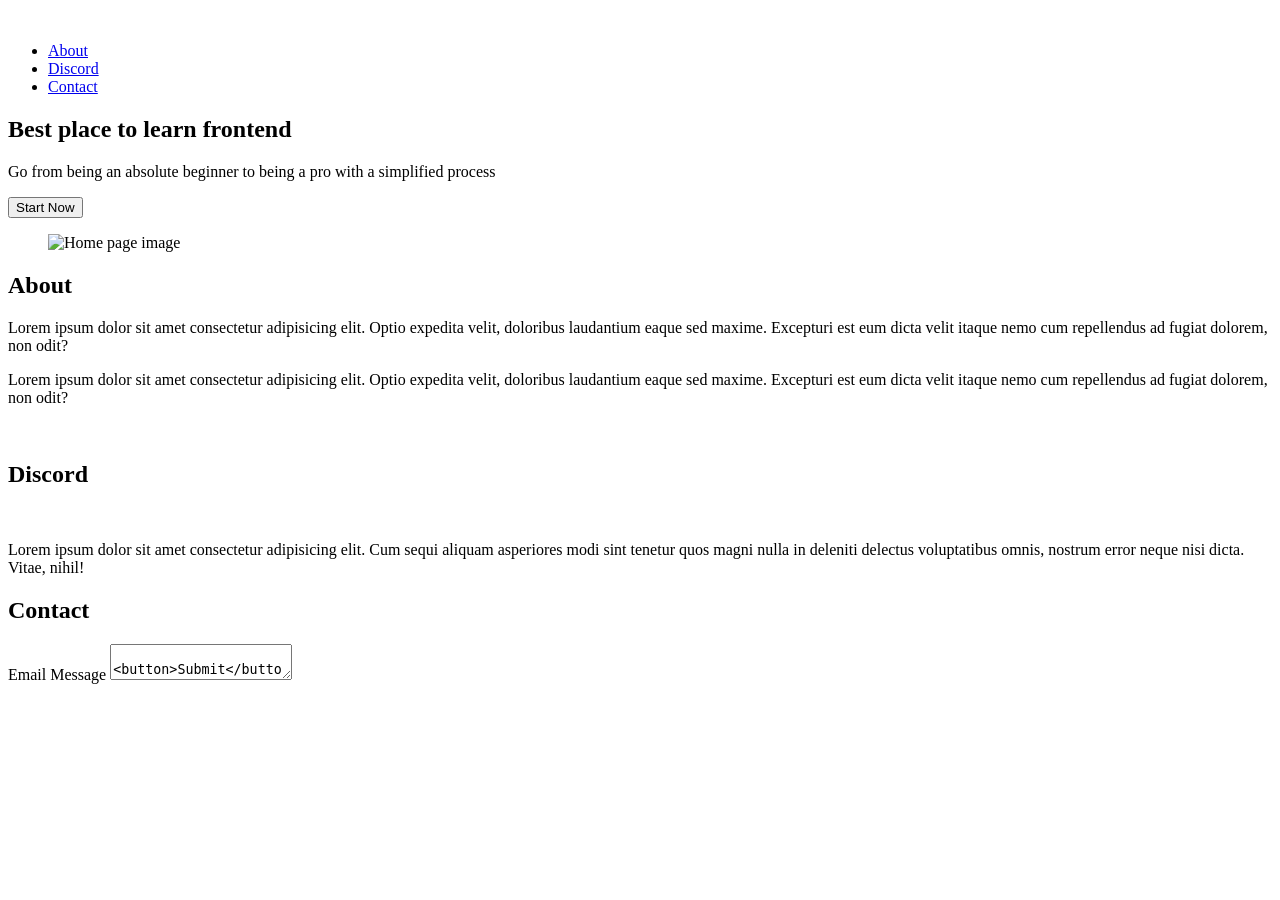
==== HTML Tutorial/index.html @ 7b65de01 "first copy2" ====
<!DOCTYPE html>
<html lang="en">
<head>
    <meta charset="UTF-8">
    <meta name="viewport" content="width=device-width, initial-scale=1.0">
    <title>Document</title>
</head>
<body>
    <section>
        <nav>
            <img src="./assets/FES.svg" alt="">
            <ul>
                <li><a href="#about">About</a></li>
                <li><a href="#discord">Discord</a></li>
                <li><a href="#contact">Contact</a></li>
            </ul>
        </nav>
        <header>
            <div>
                <h1>Best place to learn frontend</h1>
                <p>Go from being an absolute beginner to being a pro with a simplified process</p>
                <button>Start Now</button>
            </div>
            <figure>
                <img src="./assets/laptop" alt="Home page image">
            </figure>
        </header>
    </section>

    <main>
        <section id="about">
            <h2>About</h2>
            <div>
                <p>
                    Lorem ipsum dolor sit amet consectetur adipisicing elit. Optio expedita velit, doloribus laudantium eaque sed maxime. Excepturi est eum dicta velit itaque nemo cum repellendus ad fugiat dolorem, non odit?
                </p>
                <p>
                    Lorem ipsum dolor sit amet consectetur adipisicing elit. Optio expedita velit, doloribus laudantium eaque sed maxime. Excepturi est eum dicta velit itaque nemo cum repellendus ad fugiat dolorem, non odit?
                </p>
            </div>
            <figure>
                <img src="./assets/about.jpg" alt="">
            </figure>
        </section>

        <section id="discord">
            <h2>Discord</h2>
            <figure>
                <img src="./assets/discord.png" alt="">
            </figure>
            <div>
                <p>
                    Lorem ipsum dolor sit amet consectetur adipisicing elit. Cum sequi aliquam asperiores modi sint tenetur quos magni nulla in deleniti delectus voluptatibus omnis, nostrum error neque nisi dicta. Vitae, nihil!
                </p>
            </div>    
        </section>

        <section id="contact">
            <h2>Contact</h2>
            <form action="">
                <span>Email</span>
                <imput type="text" placeholder"jane@example.com">
                <span>Message</span>
                <textarea type="text" placeholder"jane@example.com">
                    <button>Submit</button>
            </form>
        </section>
    </main>

    <footer>
        <img src="./assets/FES.svg" alt="">
        <div>
            <a href="#about">About</a>
            <a href="#discord">Discord</a>
            <a href="#contact">Contact</a>
            <a href="">Courses</a>
        </div>
        <p>Copyright Frontend Simplified</p>
    </footer>
</body>
</html>
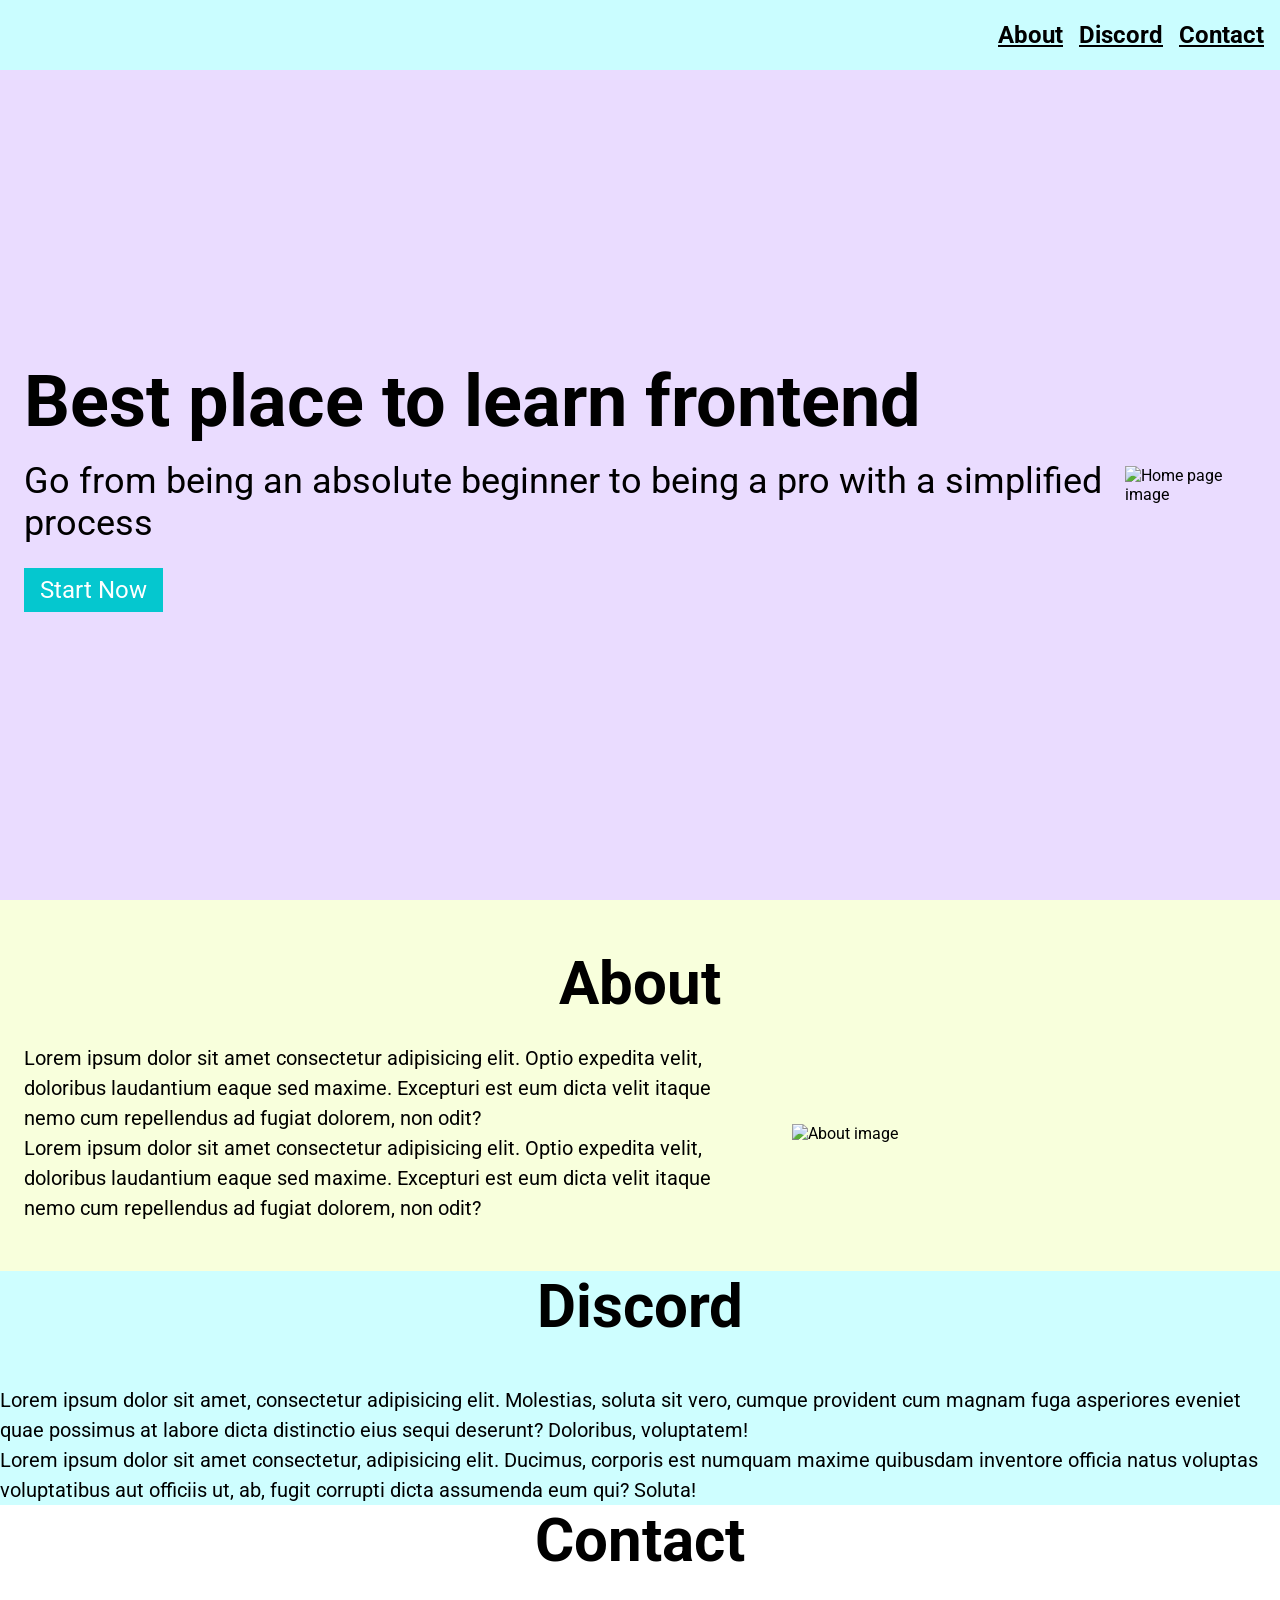
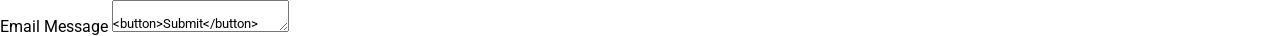
==== commit b9d84dce: "Add styling for layout and sections in index.html and create style.css" ====
--- a/HTML Tutorial/index.html
+++ b/HTML Tutorial/index.html
@@ -4,11 +4,12 @@
     <meta charset="UTF-8">
     <meta name="viewport" content="width=device-width, initial-scale=1.0">
     <title>Document</title>
+    <link rel="stylesheet" href="./style.css">
 </head>
 <body>
     <section>
         <nav>
-            <img src="./assets/FES.svg" alt="">
+            <img src="./assets/FES.svg" class="logo" alt="">
             <ul>
                 <li><a href="#about">About</a></li>
                 <li><a href="#discord">Discord</a></li>
@@ -16,42 +17,51 @@
             </ul>
         </nav>
         <header>
-            <div>
-                <h1>Best place to learn frontend</h1>
-                <p>Go from being an absolute beginner to being a pro with a simplified process</p>
-                <button>Start Now</button>
+            <div class="row">
+                <div>
+                    <h1>Best place to learn frontend</h1>
+                    <p class="subheader">Go from being an absolute beginner to being a pro with a simplified process</p>
+                    <button>Start Now</button>
+                </div>
+                <figure>
+                    <img src="./assets/laptop.png" alt="Home page image">
+                </figure>
             </div>
-            <figure>
-                <img src="./assets/laptop" alt="Home page image">
-            </figure>
         </header>
     </section>
 
     <main>
         <section id="about">
             <h2>About</h2>
-            <div>
-                <p>
-                    Lorem ipsum dolor sit amet consectetur adipisicing elit. Optio expedita velit, doloribus laudantium eaque sed maxime. Excepturi est eum dicta velit itaque nemo cum repellendus ad fugiat dolorem, non odit?
-                </p>
-                <p>
-                    Lorem ipsum dolor sit amet consectetur adipisicing elit. Optio expedita velit, doloribus laudantium eaque sed maxime. Excepturi est eum dicta velit itaque nemo cum repellendus ad fugiat dolorem, non odit?
-                </p>
+            <div class="section__description">
+                <div class="section__description--wrapper">
+                    <p class="section__description--para">
+                        Lorem ipsum dolor sit amet consectetur adipisicing elit. Optio expedita velit, doloribus laudantium eaque sed maxime. Excepturi est eum dicta velit itaque nemo cum repellendus ad fugiat dolorem, non odit?
+                    </p>
+                    <p class="section__description--para">
+                        Lorem ipsum dolor sit amet consectetur adipisicing elit. Optio expedita velit, doloribus laudantium eaque sed maxime. Excepturi est eum dicta velit itaque nemo cum repellendus ad fugiat dolorem, non odit?
+                    </p>
+                </div>
+                    <figure class="about__img--wrapper">
+                        <img src="./assets/about.jpg" alt="About image">
+                    </figure>         
             </div>
-            <figure>
-                <img src="./assets/about.jpg" alt="">
-            </figure>
         </section>
 
         <section id="discord">
             <h2>Discord</h2>
+            <div>
             <figure>
                 <img src="./assets/discord.png" alt="">
             </figure>
             <div>
-                <p>
-                    Lorem ipsum dolor sit amet consectetur adipisicing elit. Cum sequi aliquam asperiores modi sint tenetur quos magni nulla in deleniti delectus voluptatibus omnis, nostrum error neque nisi dicta. Vitae, nihil!
+                <p class="section__description--para">
+                    Lorem ipsum dolor sit amet, consectetur adipisicing elit. Molestias, soluta sit vero, cumque provident cum magnam fuga asperiores eveniet quae possimus at labore dicta distinctio eius sequi deserunt? Doloribus, voluptatem!
                 </p>
+                <p class="section__description--para">
+                    Lorem ipsum dolor sit amet consectetur, adipisicing elit. Ducimus, corporis est numquam maxime quibusdam inventore officia natus voluptas voluptatibus aut officiis ut, ab, fugit corrupti dicta assumenda eum qui? Soluta!
+                </p>
+                </div>
             </div>    
         </section>
 
--- a/HTML Tutorial/style.css
+++ b/HTML Tutorial/style.css
@@ -0,0 +1,126 @@
+@import url('https://fonts.googleapis.com/css2?family=Roboto:wght@300;400;500;700&display=swap');
+* {
+    padding: 0;
+    margin: 0;
+    box-sizing: border-box;
+    font-family: "Roboto", serif;
+}
+
+nav {
+    height: 70px;
+    display: flex;
+    justify-content: space-between;
+    align-items: center;
+    padding: 0 16px;
+    background-color: #cafdff;
+}
+
+header {
+    background-color: #eadcff;
+    height: calc(100vh - 70px);
+    padding: 24px;
+    display: flex;
+    align-items: center;
+    justify-content: center;
+}
+
+h1{
+    font-size: 72px;
+}
+
+.subheader {
+    font-size: 36px;
+    margin: 16px 0 24px 0;
+}
+
+button {
+    background-color: #05c7cf;
+    color: white;
+    border: none;
+    padding: 8px 16px;
+    font-size: 24px;
+    cursor: pointer;
+
+}
+
+
+a { 
+    color: #000;
+    font-size: 24px;
+    font-weight: 700;
+}
+
+.logo{
+    width: 300px;
+}
+
+ul {
+    display: flex;
+}
+
+li {
+    list-style-type: none;
+    padding-left: 16px;
+}
+
+.row {
+     width: 100%;
+     max-width: 1300px;
+     display: flex;
+     align-items: center;
+     justify-content: center;
+}
+
+/*
+
+ABOUT
+
+*/
+
+#about {
+    padding: 48px 0;
+    background-color: #f8ffdc;
+}
+
+h2 {
+    font-size: 60px;
+    text-align: center;
+    margin-bottom: 24px;   
+}
+
+.section__description {
+    display: flex;
+    justify-content: center;
+    align-items: center;
+} 
+
+.about__img--wrapper {
+    width: 40%;
+    padding: 0 24px;
+}
+
+img {
+    width: 100%;
+}
+
+.section__description--wrapper {
+    width: 60%;
+    padding: 0 24px;
+}    
+
+.section__description--para {
+    font-size: 20px;
+    line-height: 1.5;
+    margin-bottom: 24x;
+}
+
+/*
+
+DISCORD
+
+*/
+
+#discord {
+    background-color: #cefeff;
+    
+}
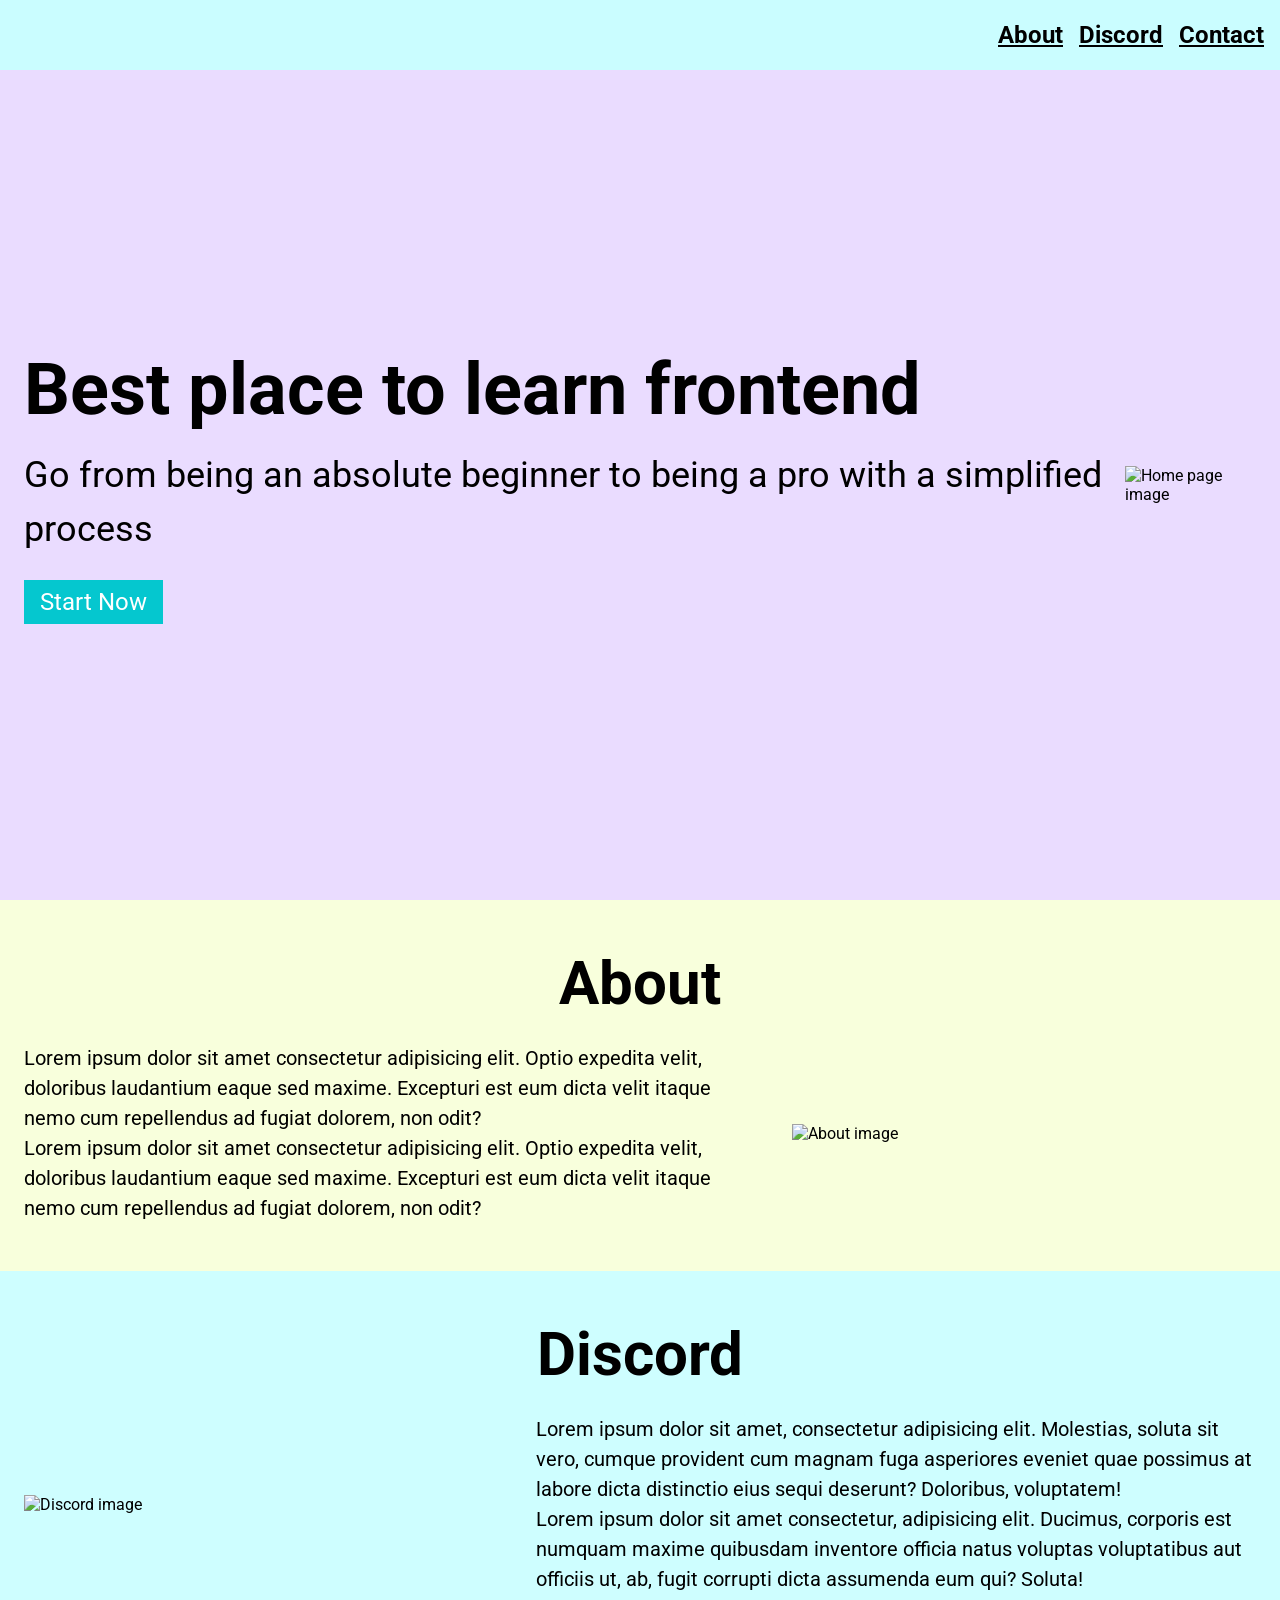
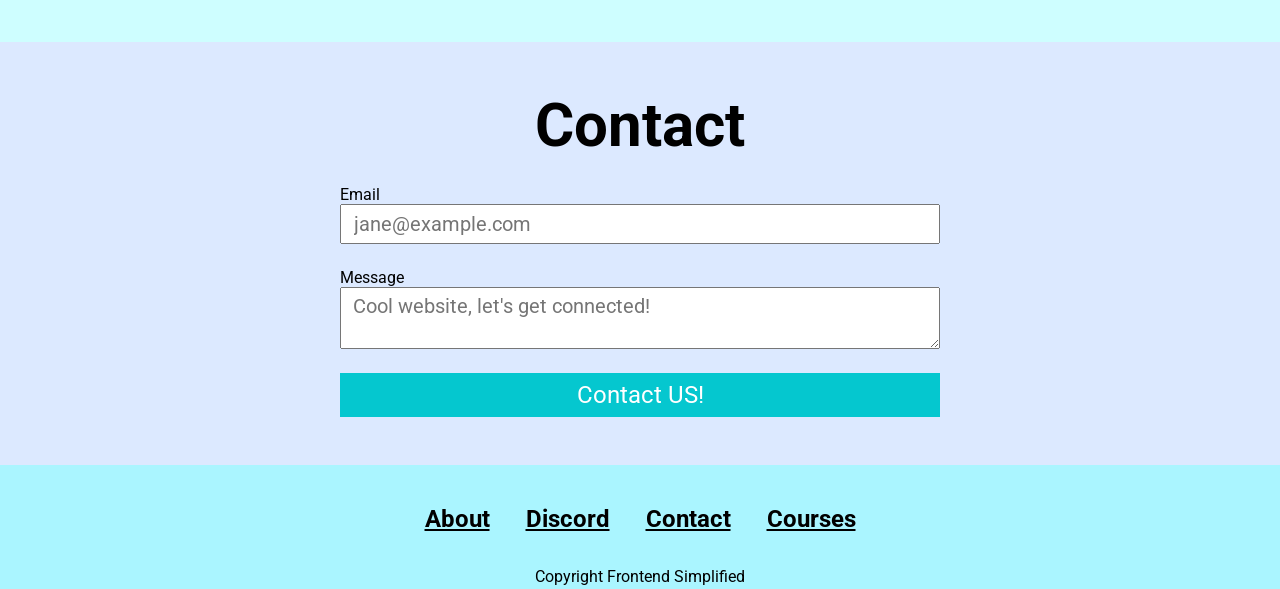
==== commit 74cc2cea: "final commit" ====
--- a/HTML Tutorial/index.html
+++ b/HTML Tutorial/index.html
@@ -33,6 +33,7 @@
     <main>
         <section id="about">
             <h2>About</h2>
+            <div class="row">       
             <div class="section__description">
                 <div class="section__description--wrapper">
                     <p class="section__description--para">
@@ -45,45 +46,48 @@
                     <figure class="about__img--wrapper">
                         <img src="./assets/about.jpg" alt="About image">
                     </figure>         
-            </div>
+                 </div>
+             </div>
         </section>
 
         <section id="discord">
             <h2>Discord</h2>
-            <div>
-            <figure>
-                <img src="./assets/discord.png" alt="">
-            </figure>
-            <div>
-                <p class="section__description--para">
-                    Lorem ipsum dolor sit amet, consectetur adipisicing elit. Molestias, soluta sit vero, cumque provident cum magnam fuga asperiores eveniet quae possimus at labore dicta distinctio eius sequi deserunt? Doloribus, voluptatem!
-                </p>
-                <p class="section__description--para">
+            <div class="row">
+            <div class="section__description">
+                <figure class="about__img--wrapper">
+                    <img src="./assets/discord.png" alt="Discord image">
+                </figure>
+                <div class="section__description--wrapper">
+                    <p class="section__description--para">
+                        Lorem ipsum dolor sit amet, consectetur adipisicing elit. Molestias, soluta sit vero, cumque provident cum magnam fuga asperiores eveniet quae possimus at labore dicta distinctio eius sequi deserunt? Doloribus, voluptatem!
+                    </p>
+                    <p class="section__description--para">
                     Lorem ipsum dolor sit amet consectetur, adipisicing elit. Ducimus, corporis est numquam maxime quibusdam inventore officia natus voluptas voluptatibus aut officiis ut, ab, fugit corrupti dicta assumenda eum qui? Soluta!
-                </p>
+                    </p>
                 </div>
-            </div>    
+                </div>    
+            </div>  
         </section>
 
         <section id="contact">
             <h2>Contact</h2>
             <form action="">
                 <span>Email</span>
-                <imput type="text" placeholder"jane@example.com">
+                <input type="email" placeholder="jane@example.com">
                 <span>Message</span>
-                <textarea type="text" placeholder"jane@example.com">
-                    <button>Submit</button>
+                <textarea type="text" placeholder="Cool website, let's get connected!"></textarea>
+                <button>Contact US!</button>
             </form>
         </section>
     </main>
 
     <footer>
-        <img src="./assets/FES.svg" alt="">
-        <div>
-            <a href="#about">About</a>
-            <a href="#discord">Discord</a>
-            <a href="#contact">Contact</a>
-            <a href="">Courses</a>
+        <img class="footer__logo" src="./assets/FES.svg" alt="">
+        <div class="footer__links">
+            <a class="footer__link" href="#about">About</a>
+            <a class="footer__link" href="#discord">Discord</a>
+            <a class="footer__link" href="#contact">Contact</a>
+            <a class="footer__link" href="">Courses</a>
         </div>
         <p>Copyright Frontend Simplified</p>
     </footer>
--- a/HTML Tutorial/style.css
+++ b/HTML Tutorial/style.css
@@ -43,6 +43,9 @@
 
 }
 
+p {
+    line-height: 1.5;
+}
 
 a { 
     color: #000;
@@ -64,11 +67,19 @@
 }
 
 .row {
-     width: 100%;
-     max-width: 1300px;
-     display: flex;
-     align-items: center;
-     justify-content: center;
+    width: 100%;
+    max-width: 1300px;
+    margin: 0 auto;
+    display: flex;
+    align-items: center;
+    justify-content: center;
+}
+
+#about,
+#discord, 
+#contact,
+#footer {
+    padding: 48px 0;
 }
 
 /*
@@ -78,7 +89,6 @@
 */
 
 #about {
-    padding: 48px 0;
     background-color: #f8ffdc;
 }
 
@@ -122,5 +132,56 @@
 
 #discord {
     background-color: #cefeff;
-    
+
+}
+
+/*
+
+CONTACT
+
+*/
+
+#contact {
+    background-color: #dce9ff;
+}
+
+form {
+    width: 100%;
+    max-width: 600px;
+    display: flex;
+    flex-direction: column;
+    margin: 0 auto;
+}
+
+input, textarea {
+    margin-bottom: 24px;
+    font-size: 20px; 
+    padding: 6px 12px; 
+}
+
+/*
+
+FOOTER
+
+*/
+
+footer {
+    background-color: #aaf5ff;
+    display: flex;
+    flex-direction: column;
+    align-items: center;
+}
+
+.footer__logo {
+    max-width: 480px;
+    padding-top: 24px;
+    margin-bottom: 16px;
+}
+
+.footer__links {
+    margin-bottom: 32px;
+}
+
+.footer__link {
+    padding: 0 16px;
 }
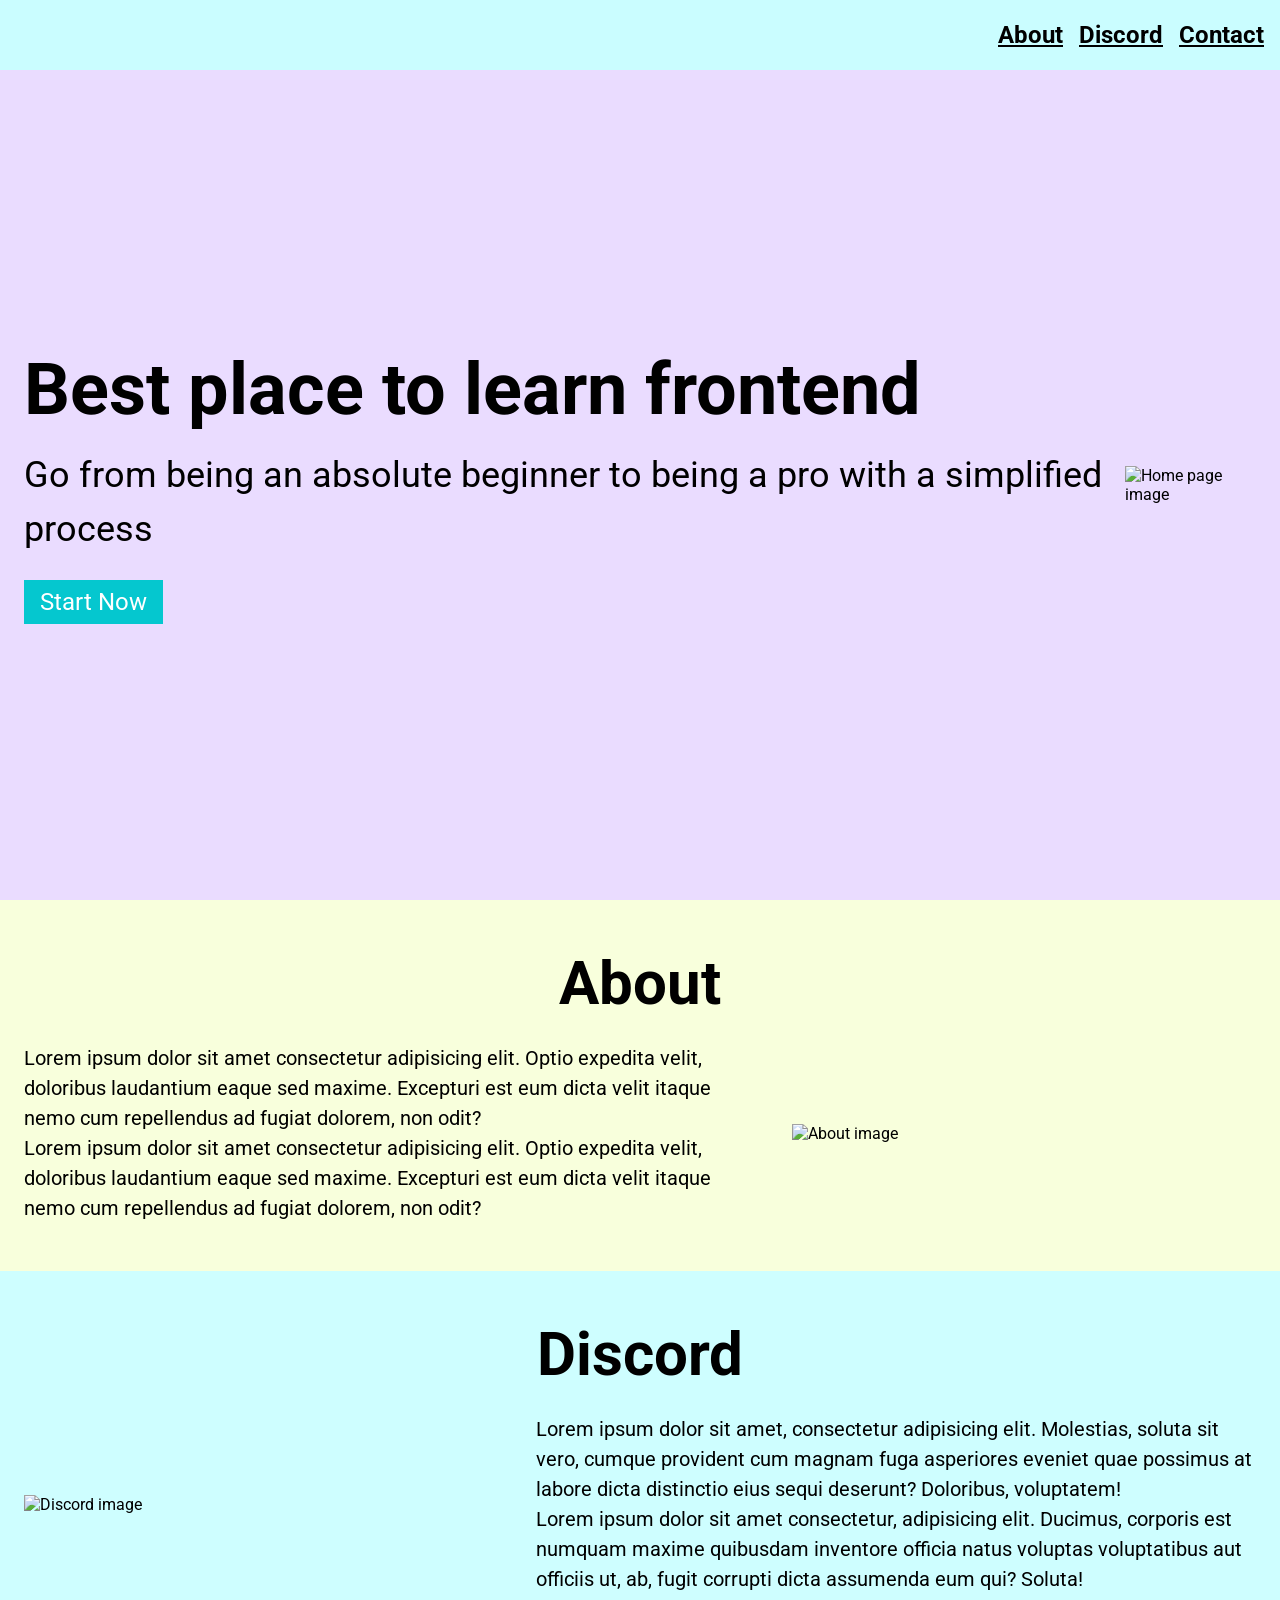
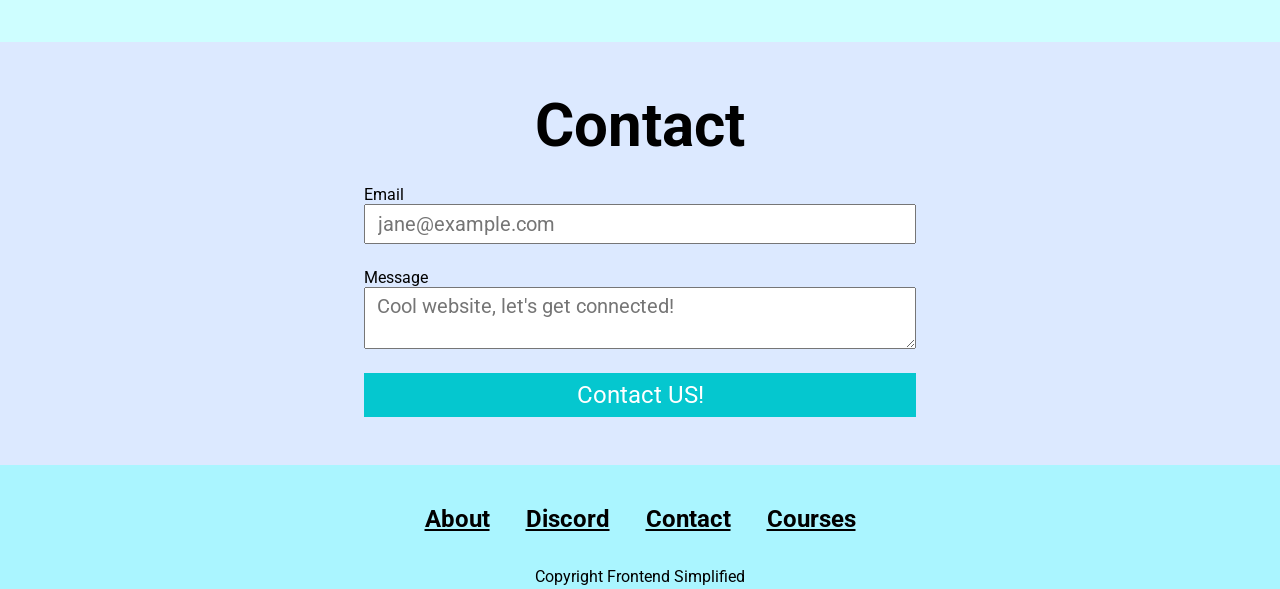
==== commit cc45e9d3: "final commit2" ====
--- a/HTML Tutorial/index.html
+++ b/HTML Tutorial/index.html
@@ -18,10 +18,10 @@
         </nav>
         <header>
             <div class="row">
-                <div>
+                <div class="home__description">
                     <h1>Best place to learn frontend</h1>
                     <p class="subheader">Go from being an absolute beginner to being a pro with a simplified process</p>
-                    <button>Start Now</button>
+                    <button class="home__description--button">Start Now</button>
                 </div>
                 <figure>
                     <img src="./assets/laptop.png" alt="Home page image">
--- a/HTML Tutorial/style.css
+++ b/HTML Tutorial/style.css
@@ -24,7 +24,7 @@
     justify-content: center;
 }
 
-h1{
+h1 {
     font-size: 72px;
 }
 
@@ -40,7 +40,6 @@
     padding: 8px 16px;
     font-size: 24px;
     cursor: pointer;
-
 }
 
 p {
@@ -53,7 +52,7 @@
     font-weight: 700;
 }
 
-.logo{
+.logo {
     width: 300px;
 }
 
@@ -151,6 +150,7 @@
     display: flex;
     flex-direction: column;
     margin: 0 auto;
+    padding: 0 24px;
 }
 
 input, textarea {
@@ -184,4 +184,74 @@
 
 .footer__link {
     padding: 0 16px;
-}+}
+
+/*SMALL PHONES, TABLETS. LARGE SMARTPHONES*/
+
+@media (max-width: 728px) {
+    .row{
+        flex-direction: column;
+    }
+
+    .home__description {
+        margin-bottom: 24px;
+        display: flex;
+        flex-direction: column;
+        align-items: center;
+    }
+    
+    .home__description--button {
+        max-width: 240px;
+    }
+
+    h1 {
+        text-align: center;
+        font-size: 60px;
+    }
+
+    .subheader {
+        text-align: center;
+        font-size: 28px;
+    }
+
+    ul {
+        display: none;
+    }
+
+    .section__description {
+        font-display: column;
+    }
+
+    .section__description--wrapper {
+        width: 100%;
+    }
+
+    .about__img--wrapper {
+        width: 100%;
+    }
+
+    #about .section__description {
+        flex-direction: column-reverse;
+    }
+
+    #discord .section__description {
+        flex-direction: column-reverse;
+    }
+
+    footer {
+        padding: 48px 24px;
+    }
+
+    .footer__logo {
+        max-width: 360px;
+    }
+
+    .footer__link {
+        padding: 0 4px;
+        font-size: 18px;
+    }
+
+    .footer__links {
+        margin-bottom: 24px;
+    }
+}
